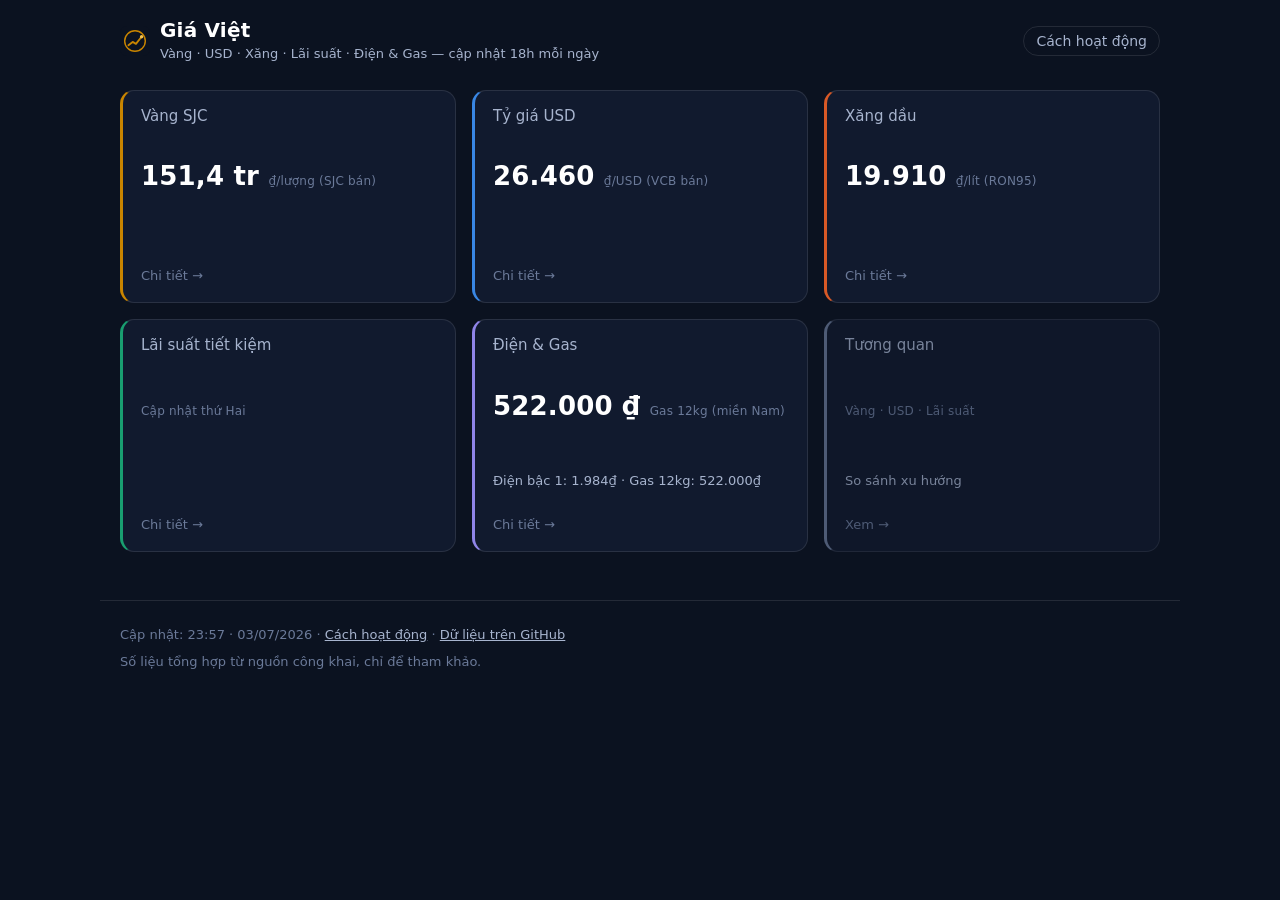
==== site/index.html @ 3b01b964 "feat: P0 skeleton — scripts, agents, dark-theme site, Pages workflow - scripts/: common.py + 4 daily" ====
<!doctype html>
<html lang="vi">
<head>
  <meta charset="utf-8">
  <meta name="viewport" content="width=device-width, initial-scale=1">
  <title>Giá Việt — Vàng, USD, Xăng, Lãi suất</title>
  <meta name="description" content="Dashboard giá vàng, tỷ giá USD, xăng dầu, lãi suất, điện & gas tại Việt Nam. Cập nhật mỗi ngày 18h.">
  <link rel="icon" type="image/svg+xml" href="assets/logo.svg">
  <link rel="apple-touch-icon" href="assets/logo-180.png">
  <link rel="stylesheet" href="assets/style.css">
</head>
<body>
  <header class="site">
    <div class="brand">
      <img src="assets/logo.svg" alt="" width="30" height="30">
      <div>
        <h1>Giá Việt</h1>
        <div class="tagline">Vàng · USD · Xăng · Lãi suất · Điện &amp; Gas — cập nhật 18h mỗi ngày</div>
      </div>
    </div>
    <nav><a href="docs.html">Cách hoạt động</a></nav>
  </header>

  <div id="flags" hidden></div>

  <main>
    <div class="grid">
      <a class="card" id="card-gold" href="gold.html" style="--c: var(--c-gold)">
        <h2>Vàng SJC</h2><p class="big">…</p><p class="deltas"></p>
        <canvas class="spark"></canvas><span class="more">Chi tiết →</span>
      </a>
      <a class="card" id="card-fx" href="fx.html" style="--c: var(--c-fx)">
        <h2>Tỷ giá USD</h2><p class="big">…</p><p class="deltas"></p>
        <canvas class="spark"></canvas><span class="more">Chi tiết →</span>
      </a>
      <a class="card" id="card-fuel" href="fuel.html" style="--c: var(--c-fuel)">
        <h2>Xăng dầu</h2><p class="big">…</p><p class="deltas"></p>
        <canvas class="spark"></canvas><span class="more">Chi tiết →</span>
      </a>
      <a class="card" id="card-rates" href="rates.html" style="--c: var(--c-rates)">
        <h2>Lãi suất tiết kiệm</h2><p class="big">…</p><p class="deltas"></p>
        <canvas class="spark"></canvas><span class="more">Chi tiết →</span>
      </a>
      <a class="card" id="card-utilities" href="utilities.html" style="--c: var(--c-utilities)">
        <h2>Điện &amp; Gas</h2><p class="big">…</p><p class="deltas"></p>
        <canvas class="spark"></canvas><span class="more">Chi tiết →</span>
      </a>
      <a class="card soon" id="card-correlation" href="correlation.html" style="--c: var(--ink-3)">
        <h2>Tương quan</h2><p class="big"><span class="unit-sm">Vàng · USD · Lãi suất</span></p>
        <p class="deltas">So sánh xu hướng</p><span class="more">Xem →</span>
      </a>
    </div>
  </main>

  <footer class="site">
    <span id="updated"></span> ·
    <a href="docs.html">Cách hoạt động</a> ·
    <a href="https://github.com/quang-dobe/agents-vietname-finance-dashboard">Dữ liệu trên GitHub</a>
    <p class="disclaimer">Số liệu tổng hợp từ nguồn công khai, chỉ để tham khảo.</p>
  </footer>

  <script src="assets/vendor/chart.umd.min.js"></script>
  <script src="assets/app.js"></script>
  <script>
    fetch("summary.json", { cache: "no-store" })
      .then((r) => r.json())
      .then(renderCards)
      .catch((e) => { document.getElementById("updated").textContent = "Chưa có dữ liệu tổng hợp."; console.error(e); });
  </script>
</body>
</html>
---- site/assets/style.css ----
/* Giá Việt — dark theme duy nhất. Palette đã validate CVD/contrast (skill dataviz). */
:root {
  --page: #0B1220;
  --surface: #111A2E;
  --surface-2: #16223B;
  --border: rgba(255, 255, 255, .10);
  --grid: #23304C;

  --ink: #FFFFFF;
  --ink-2: #A7B4CE;
  --ink-3: #6B7A99;

  --c-gold: #C98500;
  --c-fx: #3987E5;
  --c-fuel: #D95926;
  --c-rates: #199E70;
  --c-utilities: #9085E9;

  --up: #0CA30C;
  --down: #D03B3B;

  --radius: 14px;
  --maxw: 1080px;
  font-family: system-ui, -apple-system, "Segoe UI", Roboto, Arial, sans-serif;
}

* { box-sizing: border-box; }
html { -webkit-text-size-adjust: 100%; }
body {
  margin: 0;
  background: var(--page);
  color: var(--ink);
  line-height: 1.5;
  font-size: 16px;
}
a { color: inherit; }
h1, h2, h3 { margin: 0; font-weight: 600; line-height: 1.25; }

/* ---- Header ---- */
header.site {
  display: flex;
  align-items: center;
  gap: 12px;
  max-width: var(--maxw);
  margin: 0 auto;
  padding: 18px 20px;
  flex-wrap: wrap;
}
header.site .brand { display: flex; align-items: center; gap: 10px; }
header.site h1 { font-size: 20px; letter-spacing: .2px; }
header.site .tagline { color: var(--ink-2); font-size: 13px; margin-top: 1px; }
header.site nav { margin-left: auto; }
header.site nav a {
  color: var(--ink-2); text-decoration: none; font-size: 14px;
  padding: 6px 12px; border: 1px solid var(--border); border-radius: 999px;
}
header.site nav a:hover { color: var(--ink); border-color: var(--ink-3); }

main { max-width: var(--maxw); margin: 0 auto; padding: 8px 20px 48px; }

/* ---- Flags banner ---- */
#flags {
  max-width: var(--maxw); margin: 0 auto 8px; padding: 0 20px;
}
#flags .box {
  background: var(--surface); border: 1px solid var(--border);
  border-left: 3px solid var(--c-fuel); border-radius: 10px;
  padding: 10px 14px; color: var(--ink-2); font-size: 14px;
}

/* ---- Dashboard grid ---- */
.grid {
  display: grid; gap: 16px;
  grid-template-columns: repeat(auto-fit, minmax(280px, 1fr));
}
.card {
  display: flex; flex-direction: column; gap: 6px;
  background: var(--surface); border: 1px solid var(--border);
  border-left: 3px solid var(--c, var(--ink-3));
  border-radius: var(--radius); padding: 16px 18px;
  text-decoration: none; color: inherit;
  transition: transform .12s ease, border-color .12s ease;
}
.card:hover { transform: translateY(-2px); }
.card h2 { font-size: 15px; color: var(--ink-2); font-weight: 500; }
.card .big {
  font-size: 26px; font-weight: 650; letter-spacing: .2px;
  font-variant-numeric: tabular-nums;
}
.card .unit-sm { color: var(--ink-3); font-size: 12px; font-weight: 400; }
.card .deltas { font-size: 13px; color: var(--ink-2); display: flex; gap: 12px; flex-wrap: wrap; }
.card .spark { width: 100%; height: 44px; margin-top: 2px; }
.card .more { margin-top: auto; color: var(--ink-3); font-size: 13px; padding-top: 6px; }
.card:hover .more { color: var(--ink-2); }
.card.soon { opacity: .7; cursor: default; }

.up { color: var(--up); }
.down { color: var(--down); }

/* ---- Detail pages ---- */
.detail h1 { font-size: 24px; }
.detail .unit { color: var(--ink-2); font-size: 14px; margin: 4px 0 18px; }
.ranges { display: flex; gap: 6px; flex-wrap: wrap; margin-bottom: 14px; }
.ranges button {
  background: var(--surface); color: var(--ink-2);
  border: 1px solid var(--border); border-radius: 999px;
  padding: 6px 14px; font-size: 13px; cursor: pointer;
  font-family: inherit;
}
.ranges button:hover { color: var(--ink); }
.ranges button.active { background: var(--surface-2); color: var(--ink); border-color: var(--ink-3); }
.chart-wrap {
  background: var(--surface); border: 1px solid var(--border);
  border-radius: var(--radius); padding: 14px; position: relative;
}
.chart-wrap canvas { width: 100% !important; max-height: 380px; }
.actions { display: flex; gap: 10px; margin: 14px 0; flex-wrap: wrap; }
.actions a, .actions button {
  background: var(--surface); color: var(--ink-2);
  border: 1px solid var(--border); border-radius: 8px;
  padding: 7px 14px; font-size: 13px; cursor: pointer;
  text-decoration: none; font-family: inherit;
}
.actions a:hover, .actions button:hover { color: var(--ink); }

/* ---- Tables ---- */
table {
  width: 100%; border-collapse: collapse; font-size: 14px;
  font-variant-numeric: tabular-nums; margin-top: 8px;
}
.table-scroll { overflow-x: auto; }
th, td { text-align: right; padding: 8px 10px; border-bottom: 1px solid var(--border); white-space: nowrap; }
th:first-child, td:first-child { text-align: left; }
thead th { color: var(--ink-3); font-weight: 500; position: sticky; top: 0; background: var(--surface); }
tbody tr:hover { background: var(--surface-2); }

.empty { color: var(--ink-3); padding: 32px 12px; text-align: center; }

/* ---- Docs page ---- */
.prose { max-width: 760px; }
.prose h2 { font-size: 19px; margin: 28px 0 10px; }
.prose h3 { font-size: 16px; margin: 20px 0 6px; color: var(--ink-2); }
.prose p, .prose li { color: var(--ink-2); }
.prose a { color: var(--c-fx); }
.prose .steps { display: grid; gap: 10px; grid-template-columns: repeat(auto-fit, minmax(180px, 1fr)); margin: 14px 0; }
.prose .steps .step {
  background: var(--surface); border: 1px solid var(--border);
  border-radius: 10px; padding: 12px 14px; font-size: 14px; color: var(--ink-2);
}
.prose .steps .step b { color: var(--ink); display: block; margin-bottom: 3px; }

/* ---- Footer ---- */
footer.site {
  max-width: var(--maxw); margin: 0 auto; padding: 24px 20px 40px;
  color: var(--ink-3); font-size: 13px; border-top: 1px solid var(--border);
}
footer.site a { color: var(--ink-2); }
footer.site .disclaimer { margin-top: 8px; color: var(--ink-3); }

@media (prefers-reduced-motion: reduce) {
  * { transition: none !important; }
}
@media (max-width: 520px) {
  .card .big { font-size: 22px; }
  header.site nav { margin-left: 0; width: 100%; }
}
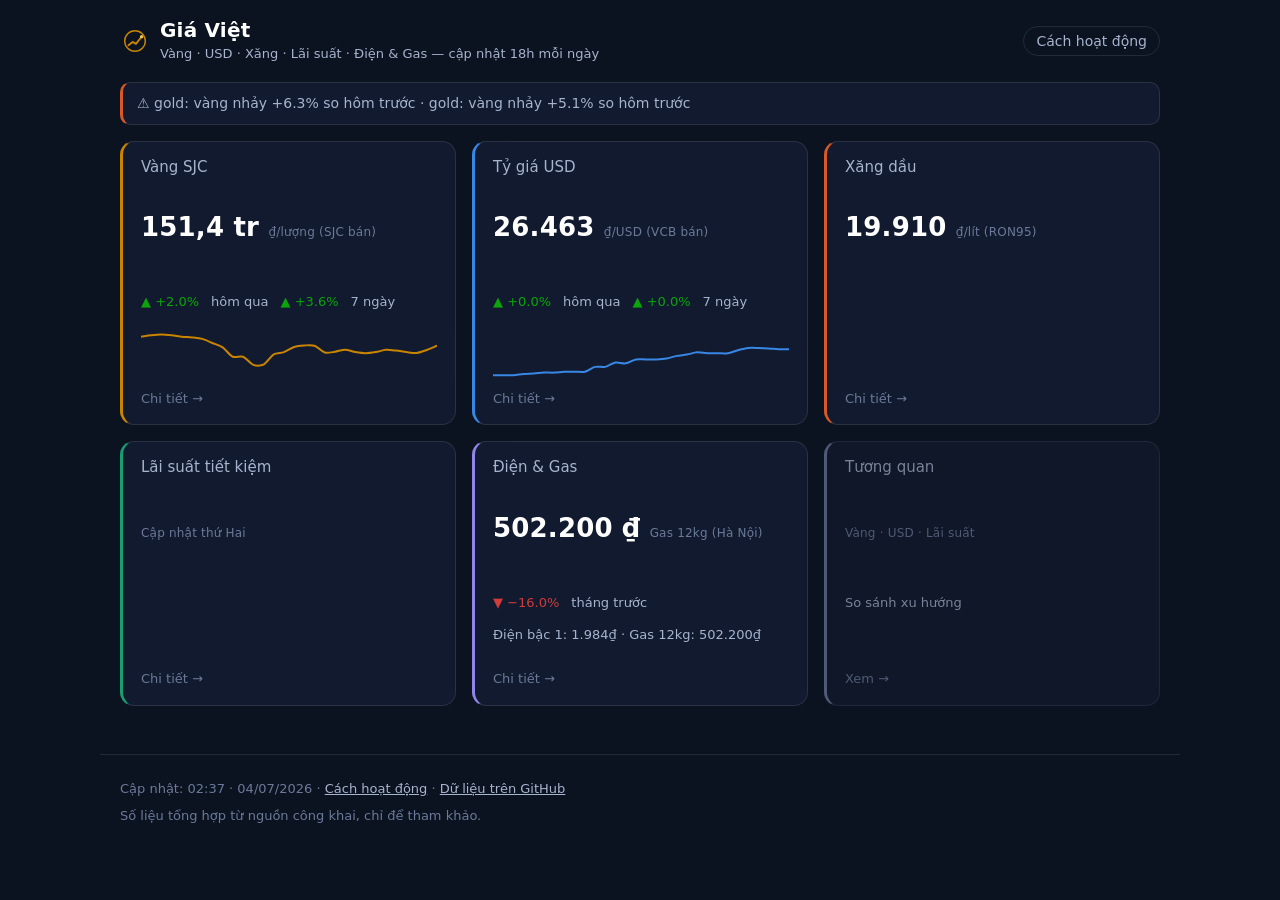
==== commit e7b8665e: "fix(site): repair dashboard sparklines on mobile + auto-zoom y-axis on scroll Two issues from the li" ====
--- a/site/index.html
+++ b/site/index.html
@@ -27,23 +27,23 @@
     <div class="grid">
       <a class="card" id="card-gold" href="gold.html" style="--c: var(--c-gold)">
         <h2>Vàng SJC</h2><p class="big">…</p><p class="deltas"></p>
-        <canvas class="spark"></canvas><span class="more">Chi tiết →</span>
+        <div class="spark-wrap"><canvas class="spark"></canvas></div><span class="more">Chi tiết →</span>
       </a>
       <a class="card" id="card-fx" href="fx.html" style="--c: var(--c-fx)">
         <h2>Tỷ giá USD</h2><p class="big">…</p><p class="deltas"></p>
-        <canvas class="spark"></canvas><span class="more">Chi tiết →</span>
+        <div class="spark-wrap"><canvas class="spark"></canvas></div><span class="more">Chi tiết →</span>
       </a>
       <a class="card" id="card-fuel" href="fuel.html" style="--c: var(--c-fuel)">
         <h2>Xăng dầu</h2><p class="big">…</p><p class="deltas"></p>
-        <canvas class="spark"></canvas><span class="more">Chi tiết →</span>
+        <div class="spark-wrap"><canvas class="spark"></canvas></div><span class="more">Chi tiết →</span>
       </a>
       <a class="card" id="card-rates" href="rates.html" style="--c: var(--c-rates)">
         <h2>Lãi suất tiết kiệm</h2><p class="big">…</p><p class="deltas"></p>
-        <canvas class="spark"></canvas><span class="more">Chi tiết →</span>
+        <div class="spark-wrap"><canvas class="spark"></canvas></div><span class="more">Chi tiết →</span>
       </a>
       <a class="card" id="card-utilities" href="utilities.html" style="--c: var(--c-utilities)">
         <h2>Điện &amp; Gas</h2><p class="big">…</p><p class="deltas"></p>
-        <canvas class="spark"></canvas><span class="more">Chi tiết →</span>
+        <div class="spark-wrap"><canvas class="spark"></canvas></div><span class="more">Chi tiết →</span>
       </a>
       <a class="card soon" id="card-correlation" href="correlation.html" style="--c: var(--ink-3)">
         <h2>Tương quan</h2><p class="big"><span class="unit-sm">Vàng · USD · Lãi suất</span></p>
--- a/site/assets/style.css
+++ b/site/assets/style.css
@@ -89,7 +89,8 @@
 }
 .card .unit-sm { color: var(--ink-3); font-size: 12px; font-weight: 400; }
 .card .deltas { font-size: 13px; color: var(--ink-2); display: flex; gap: 12px; flex-wrap: wrap; }
-.card .spark { width: 100%; height: 44px; margin-top: 2px; }
+.card .spark-wrap { position: relative; width: 100%; height: 44px; margin-top: 2px; }
+.card .spark { position: absolute; inset: 0; width: 100% !important; height: 100% !important; }
 .card .more { margin-top: auto; color: var(--ink-3); font-size: 13px; padding-top: 6px; }
 .card:hover .more { color: var(--ink-2); }
 .card.soon { opacity: .7; cursor: default; }
@@ -114,6 +115,21 @@
   border-radius: var(--radius); padding: 14px; position: relative;
 }
 .chart-wrap canvas { width: 100% !important; max-height: 380px; }
+
+/* Biểu đồ cuộn ngang: trục y cố định bên trái, vùng vẽ trượt được (mặc định xem
+   dữ liệu mới nhất; kéo sang trái để xem lịch sử). Kích thước khung không đổi. */
+.chart-flex { display: flex; height: 340px; }
+.chart-yaxis { flex: 0 0 66px; width: 66px; height: 100%; }
+.chart-scroll { flex: 1 1 auto; min-width: 0; height: 100%; overflow-x: auto; overflow-y: hidden; -webkit-overflow-scrolling: touch; }
+.chart-inner { height: 100%; }
+.chart-scroll::-webkit-scrollbar { height: 8px; }
+.chart-scroll::-webkit-scrollbar-track { background: transparent; }
+.chart-scroll::-webkit-scrollbar-thumb { background: var(--grid); border-radius: 4px; }
+.chart-scroll { scrollbar-width: thin; scrollbar-color: var(--grid) transparent; }
+.chart-hint { color: var(--ink-3); font-size: 12px; margin: 8px 2px 0; }
+.chart-legend { display: flex; flex-wrap: wrap; gap: 16px; margin: 0 0 10px 66px; font-size: 13px; color: var(--ink-2); }
+.chart-legend .lg { display: inline-flex; align-items: center; gap: 7px; }
+.chart-legend .lg i { width: 16px; height: 3px; border-radius: 2px; display: inline-block; }
 .actions { display: flex; gap: 10px; margin: 14px 0; flex-wrap: wrap; }
 .actions a, .actions button {
   background: var(--surface); color: var(--ink-2);
